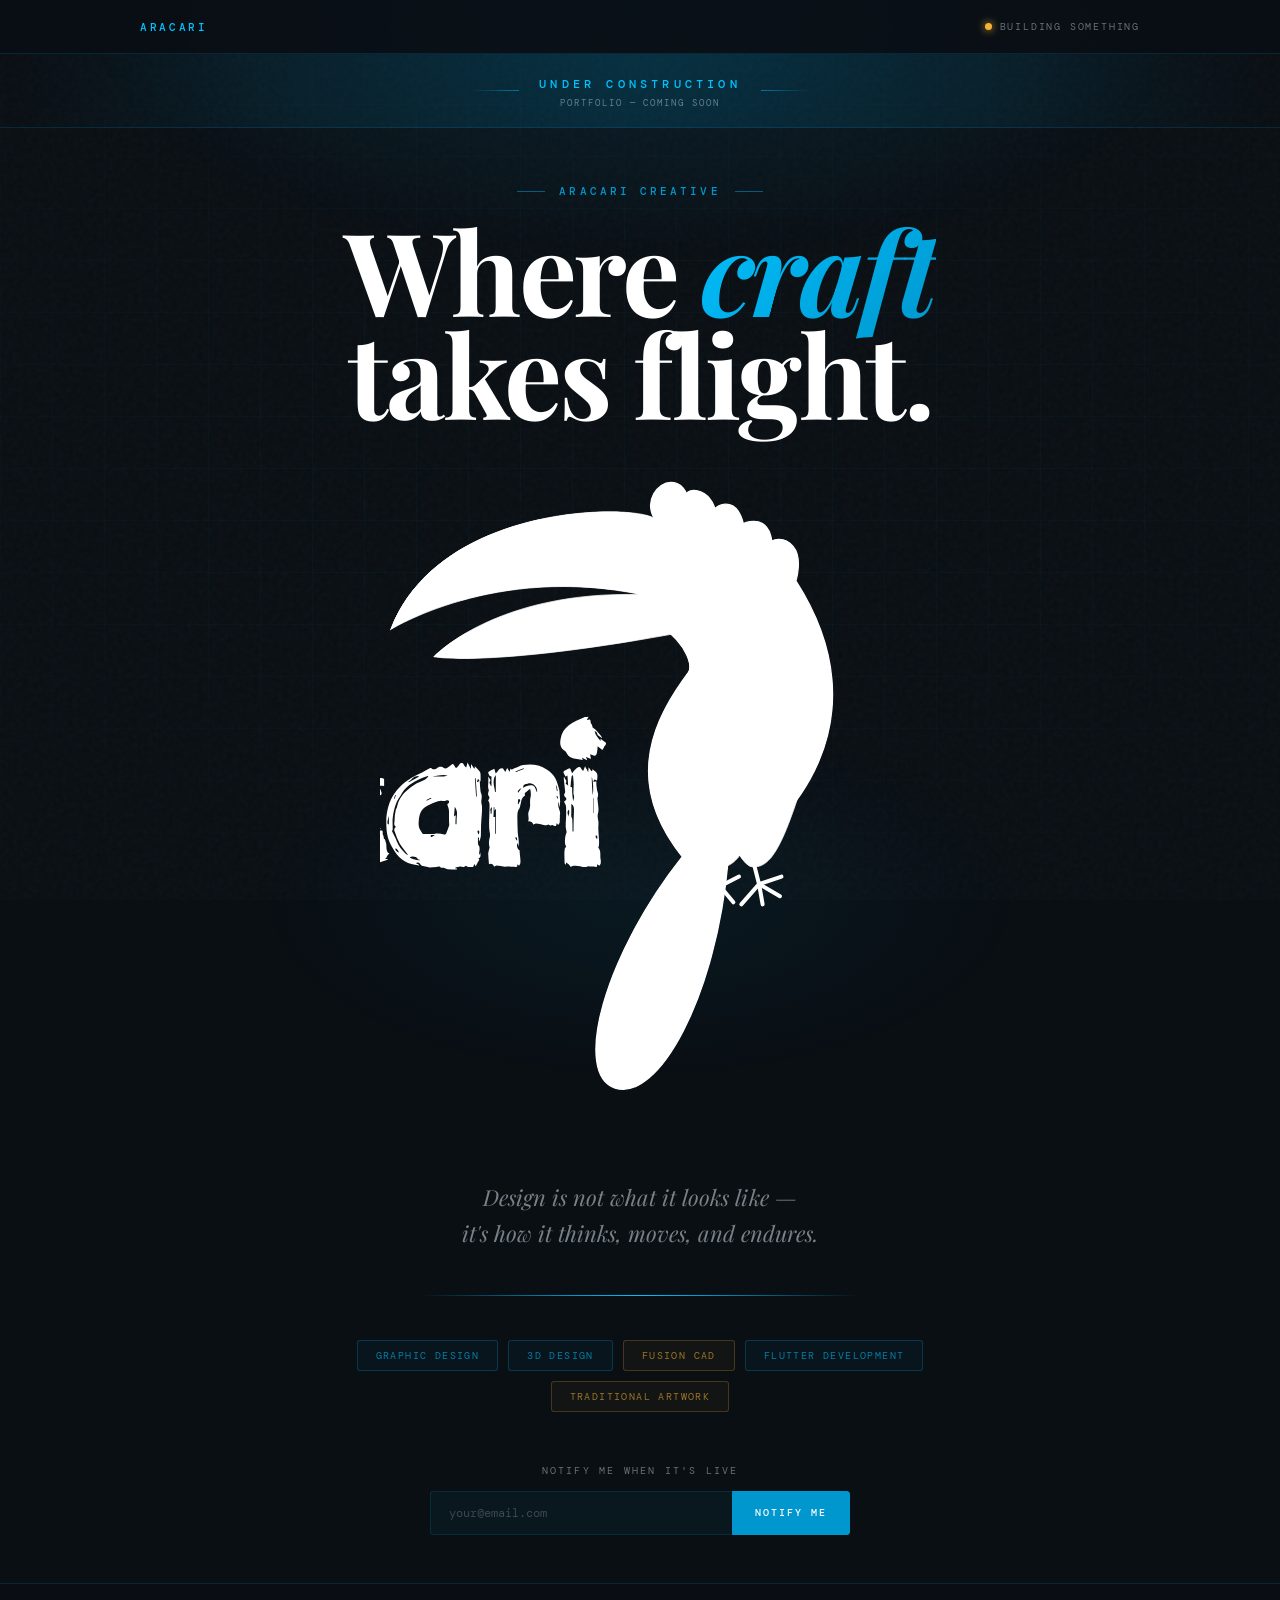
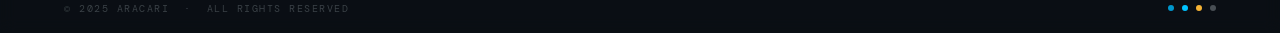
==== aracari-coming-soon.html @ df551c78 "Add files via upload added working for under construction page and a white silhouette SVG of the bir" ====
<!DOCTYPE html>
<html lang="en">
<head>
<meta charset="UTF-8">
<meta name="viewport" content="width=device-width, initial-scale=1.0">
<title>Aracari — Coming Soon</title>
<link rel="preconnect" href="https://fonts.googleapis.com">
<link rel="preconnect" href="https://fonts.gstatic.com" crossorigin>
<link href="https://fonts.googleapis.com/css2?family=Playfair+Display:ital,wght@0,400;0,600;0,700;1,400;1,600&family=Inter:wght@300;400;500;600&family=DM+Mono:wght@300;400;500&display=swap" rel="stylesheet">
<style>
  :root {
    --bg:       #0a0f14;
    --bg2:      #0d1520;
    --blue:     #0097ce;
    --blue-lt:  #00c2ff;
    --blue-dim: #005f82;
    --blue-glow:rgba(0,151,206,0.18);
    --gold:     #f5b335;
    --gold-lt:  #ffe168;
    --white:    #ffffff;
    --off-white:#e8f4fb;
    --muted:    rgba(232,244,251,0.42);
    --border:   rgba(0,151,206,0.18);
    --border-lt:rgba(0,151,206,0.07);
  }

  *, *::before, *::after { box-sizing: border-box; margin: 0; padding: 0; }
  html, body { height: 100%; }

  body {
    min-height: 100%;
    background: var(--bg);
    color: var(--off-white);
    font-family: 'Inter', system-ui, sans-serif;
    overflow-x: hidden;
  }

  /* ── NOISE GRAIN ── */
  body::before {
    content: '';
    position: fixed;
    inset: 0;
    background-image: url("data:image/svg+xml,%3Csvg viewBox='0 0 200 200' xmlns='http://www.w3.org/2000/svg'%3E%3Cfilter id='n'%3E%3CfeTurbulence type='fractalNoise' baseFrequency='0.9' numOctaves='4' stitchTiles='stitch'/%3E%3C/filter%3E%3Crect width='100%25' height='100%25' filter='url(%23n)' opacity='1'/%3E%3C/svg%3E");
    opacity: 0.032;
    pointer-events: none;
    z-index: 0;
  }

  /* ── AMBIENT GLOWS ── */
  .glow-top {
    position: fixed;
    top: -25%;
    left: 50%;
    transform: translateX(-50%);
    width: 90vw;
    height: 55vh;
    background: radial-gradient(ellipse at center, rgba(0,151,206,0.14) 0%, transparent 68%);
    pointer-events: none;
    z-index: 0;
  }

  .glow-bottom {
    position: fixed;
    bottom: -20%;
    left: 50%;
    transform: translateX(-50%);
    width: 60vw;
    height: 40vh;
    background: radial-gradient(ellipse at center, rgba(0,151,206,0.07) 0%, transparent 70%);
    pointer-events: none;
    z-index: 0;
  }

  /* ── GRID LINES ── */
  .grid-bg {
    position: fixed;
    inset: 0;
    pointer-events: none;
    z-index: 0;
    background-image:
      linear-gradient(rgba(0,151,206,0.045) 1px, transparent 1px),
      linear-gradient(90deg, rgba(0,151,206,0.045) 1px, transparent 1px);
    background-size: 52px 52px;
    mask-image: radial-gradient(ellipse 90% 70% at 50% 50%, black 30%, transparent 100%);
  }

  /* ── SCAN LINE ── */
  .scan-line {
    position: fixed;
    top: 0;
    left: 0;
    right: 0;
    height: 1px;
    background: linear-gradient(90deg, transparent, var(--blue), var(--blue-lt), var(--blue), transparent);
    opacity: 0;
    animation: scan 7s ease-in-out 2.5s infinite;
    z-index: 100;
    pointer-events: none;
  }

  /* ── PAGE WRAPPER ── */
  .page {
    position: relative;
    z-index: 1;
    min-height: 100vh;
    display: flex;
    flex-direction: column;
    align-items: center;
  }

  /* ════════════════════════════
     TOP NAV BAR
  ════════════════════════════ */
  .topbar {
    width: 100%;
    display: flex;
    align-items: center;
    justify-content: center;
    padding: 0 clamp(24px, 5vw, 72px);
    height: 54px;
    border-bottom: 1px solid var(--border);
    background: rgba(10,15,20,0.85);
    backdrop-filter: blur(14px);
    -webkit-backdrop-filter: blur(14px);
    animation: fade-down 0.7s ease both;
    flex-shrink: 0;
  }

  .topbar-inner {
    width: 100%;
    max-width: 1000px;
    display: flex;
    align-items: center;
    justify-content: space-between;
  }

  .topbar-brand {
    font-family: 'DM Mono', monospace;
    font-size: 11px;
    font-weight: 500;
    letter-spacing: 0.24em;
    text-transform: uppercase;
    color: var(--blue-lt);
  }

  .topbar-status {
    display: flex;
    align-items: center;
    gap: 8px;
    font-family: 'DM Mono', monospace;
    font-size: 10px;
    letter-spacing: 0.18em;
    text-transform: uppercase;
    color: var(--muted);
  }

  .status-dot {
    width: 7px;
    height: 7px;
    border-radius: 50%;
    background: var(--gold);
    box-shadow: 0 0 8px var(--gold);
    animation: blink 2.4s ease-in-out infinite;
    flex-shrink: 0;
  }

  /* ════════════════════════════
     UNDER CONSTRUCTION BANNER
  ════════════════════════════ */
  .uc-banner {
    width: 100%;
    padding: 18px 24px;
    text-align: center;
    background: linear-gradient(90deg,
      transparent 0%,
      rgba(0,151,206,0.08) 20%,
      rgba(0,151,206,0.14) 50%,
      rgba(0,151,206,0.08) 80%,
      transparent 100%
    );
    border-bottom: 1px solid var(--border);
    animation: fade-down 0.8s ease 0.1s both;
    flex-shrink: 0;
  }

  .uc-inner {
    display: inline-flex;
    align-items: center;
    gap: 20px;
  }

  .uc-rule {
    width: 48px;
    height: 1px;
    background: linear-gradient(90deg, transparent, var(--blue));
    opacity: 0.7;
  }
  .uc-rule.right {
    background: linear-gradient(90deg, var(--blue), transparent);
  }

  .uc-title {
    font-family: 'DM Mono', monospace;
    font-size: 12px;
    font-weight: 500;
    letter-spacing: 0.35em;
    text-transform: uppercase;
    color: var(--blue-lt);
  }

  .uc-sub {
    display: block;
    font-family: 'DM Mono', monospace;
    font-size: 9px;
    letter-spacing: 0.22em;
    text-transform: uppercase;
    color: var(--muted);
    margin-top: 5px;
    text-align: center;
  }

  /* ════════════════════════════
     HERO
  ════════════════════════════ */
  .hero {
    flex: 1;
    width: 100%;
    max-width: 1100px;
    padding: 56px clamp(24px, 5vw, 64px) 48px;
    display: flex;
    flex-direction: column;
    align-items: center;
    justify-content: center;
    text-align: center;
  }

  /* ── CENTERED VERTICAL STACK ── */
  .hero-stack {
    display: flex;
    flex-direction: column;
    align-items: center;
    width: 100%;
    animation: fade-up 1s ease 0.3s both;
  }

  .hero-stack .eyebrow {
    margin-bottom: 20px;
  }

  .hero-stack h1 {
    margin-bottom: 32px;
  }

  .eyebrow {
    font-family: 'DM Mono', monospace;
    font-size: 11px;
    font-weight: 500;
    letter-spacing: 0.28em;
    text-transform: uppercase;
    color: var(--blue);
    margin-bottom: 20px;
    display: flex;
    align-items: center;
    gap: 14px;
  }

  .eyebrow::before,
  .eyebrow::after {
    content: '';
    display: block;
    width: 28px;
    height: 1px;
    background: var(--blue);
    opacity: 0.55;
  }

  h1 {
    font-family: 'Playfair Display', Georgia, serif;
    font-size: clamp(56px, 9vw, 118px);
    font-weight: 700;
    line-height: 0.89;
    letter-spacing: -0.025em;
    color: var(--white);
  }

  h1 em {
    font-style: italic;
    background: linear-gradient(135deg, var(--blue-lt) 0%, var(--blue) 100%);
    -webkit-background-clip: text;
    -webkit-text-fill-color: transparent;
    background-clip: text;
  }

  /* ── HERO BIRD — centered between headline and slogan ── */
  .hero-bird {
    display: block;
    width: min(520px, calc(100vw - 48px));
    height: auto;
    opacity: 1;
    filter: brightness(0) invert(1);
    animation: fade-in 1.4s ease 0.5s both;
    margin-bottom: 32px;
  }

  /* ── SLOGAN ── */
  .slogan {
    font-family: 'Playfair Display', Georgia, serif;
    font-size: clamp(16px, 2vw, 22px);
    font-weight: 400;
    font-style: italic;
    color: rgba(232,244,251,0.5);
    max-width: 500px;
    line-height: 1.6;
    margin-bottom: 44px;
    animation: fade-up 1s ease 0.45s both;
  }

  /* ── DIVIDER ── */
  .h-rule {
    width: min(440px, 80vw);
    height: 1px;
    background: linear-gradient(90deg, transparent, var(--blue) 35%, var(--blue-lt) 50%, var(--blue) 65%, transparent);
    opacity: 0.3;
    margin-bottom: 44px;
    animation: fade-in 1.2s ease 0.5s both;
  }

  /* ── DISCIPLINES ── */
  .disciplines {
    display: flex;
    flex-wrap: wrap;
    justify-content: center;
    gap: 10px;
    margin-bottom: 52px;
    max-width: 700px;
    animation: fade-up 1s ease 0.55s both;
  }

  .dtag {
    font-family: 'DM Mono', monospace;
    font-size: 10px;
    font-weight: 400;
    letter-spacing: 0.14em;
    text-transform: uppercase;
    padding: 8px 18px;
    border-radius: 3px;
    cursor: default;
    transition: all 0.25s;
    white-space: nowrap;
  }

  .dtag-blue {
    border: 1px solid rgba(0,151,206,0.28);
    color: rgba(0,194,255,0.6);
    background: rgba(0,151,206,0.045);
  }
  .dtag-blue:hover {
    border-color: var(--blue);
    color: var(--blue-lt);
    background: rgba(0,151,206,0.11);
    box-shadow: 0 0 16px rgba(0,151,206,0.15);
  }

  .dtag-gold {
    border: 1px solid rgba(245,179,53,0.22);
    color: rgba(245,179,53,0.6);
    background: rgba(245,179,53,0.04);
  }
  .dtag-gold:hover {
    border-color: var(--gold);
    color: var(--gold-lt);
    background: rgba(245,179,53,0.08);
    box-shadow: 0 0 16px rgba(245,179,53,0.1);
  }

  /* ── EMAIL FORM ── */
  .notify-section {
    display: flex;
    flex-direction: column;
    align-items: center;
    animation: fade-up 1s ease 0.65s both;
  }

  .notify-label {
    font-family: 'DM Mono', monospace;
    font-size: 10px;
    letter-spacing: 0.22em;
    text-transform: uppercase;
    color: var(--muted);
    margin-bottom: 14px;
  }

  .notify-form {
    display: flex;
    width: min(420px, 88vw);
  }

  .notify-form input {
    flex: 1;
    background: rgba(0,151,206,0.06);
    border: 1px solid var(--border);
    border-right: none;
    color: var(--off-white);
    font-family: 'DM Mono', monospace;
    font-size: 12px;
    padding: 13px 18px;
    outline: none;
    border-radius: 3px 0 0 3px;
    transition: border-color 0.3s, background 0.3s;
    min-width: 0;
  }

  .notify-form input::placeholder { color: rgba(232,244,251,0.22); }
  .notify-form input:focus {
    border-color: var(--blue);
    background: rgba(0,151,206,0.1);
    box-shadow: inset 0 0 0 1px rgba(0,151,206,0.25);
  }

  .notify-form button {
    background: var(--blue);
    color: var(--white);
    border: 1px solid var(--blue);
    font-family: 'DM Mono', monospace;
    font-size: 10px;
    font-weight: 500;
    letter-spacing: 0.2em;
    text-transform: uppercase;
    padding: 13px 22px;
    cursor: pointer;
    border-radius: 0 3px 3px 0;
    transition: background 0.22s, border-color 0.22s, box-shadow 0.22s;
    white-space: nowrap;
  }

  .notify-form button:hover {
    background: var(--blue-lt);
    border-color: var(--blue-lt);
    box-shadow: 0 0 22px rgba(0,151,206,0.35);
  }

  .form-confirm {
    display: none;
    margin-top: 14px;
    font-family: 'DM Mono', monospace;
    font-size: 11px;
    letter-spacing: 0.14em;
    color: var(--blue-lt);
  }

  /* ════════════════════════════
     FOOTER
  ════════════════════════════ */
  .footer {
    width: 100%;
    border-top: 1px solid var(--border);
    padding: 18px clamp(24px, 5vw, 64px);
    display: flex;
    align-items: center;
    justify-content: space-between;
    flex-wrap: wrap;
    gap: 12px;
    background: rgba(10,15,20,0.7);
    backdrop-filter: blur(8px);
    animation: fade-up 1s ease 0.75s both;
  }

  .footer-copy {
    font-family: 'DM Mono', monospace;
    font-size: 10px;
    letter-spacing: 0.15em;
    color: rgba(232,244,251,0.22);
    text-transform: uppercase;
  }

  .footer-dots {
    display: flex;
    gap: 8px;
    align-items: center;
  }

  .fdot {
    width: 6px;
    height: 6px;
    border-radius: 50%;
    animation: blink 2.8s ease-in-out infinite;
  }
  .fdot:nth-child(1) { background: var(--blue);              animation-delay: 0s; }
  .fdot:nth-child(2) { background: var(--blue-lt);           animation-delay: 0.35s; }
  .fdot:nth-child(3) { background: var(--gold);              animation-delay: 0.7s; }
  .fdot:nth-child(4) { background: rgba(232,244,251,0.28);   animation-delay: 1.05s; }

  /* ════════════════════════════
     ANIMATIONS
  ════════════════════════════ */
  @keyframes fade-down {
    from { opacity: 0; transform: translateY(-14px); }
    to   { opacity: 1; transform: translateY(0); }
  }
  @keyframes fade-up {
    from { opacity: 0; transform: translateY(22px); }
    to   { opacity: 1; transform: translateY(0); }
  }
  @keyframes fade-in {
    from { opacity: 0; }
    to   { opacity: 1; }
  }
  @keyframes blink {
    0%, 100% { opacity: 0.45; transform: scale(1); }
    50%       { opacity: 1;   transform: scale(1.3); }
  }
  @keyframes float-bird {
    0%, 100% { transform: translateY(0)    rotate(-1.5deg); }
    50%       { transform: translateY(-18px) rotate(1.5deg); }
  }
  @keyframes halo-pulse {
    0%, 100% { opacity: 0.7; transform: scale(1); }
    50%       { opacity: 1;   transform: scale(1.08); }
  }
  @keyframes scan {
    0%   { opacity: 0; top: 0; }
    8%   { opacity: 0.9; }
    92%  { opacity: 0.9; }
    100% { opacity: 0; top: 100vh; }
  }

  /* ════════════════════════════
     RESPONSIVE
  ════════════════════════════ */
  @media (max-width: 700px) {
    h1 { font-size: clamp(44px, 13vw, 80px); }
    .hero-bird { width: calc(100vw - 48px); }
    .footer { flex-direction: column; align-items: center; text-align: center; }
  }
</style>
</head>
<body>

<div class="glow-top"></div>
<div class="glow-bottom"></div>
<div class="grid-bg"></div>
<div class="scan-line"></div>

<div class="page">

  <!-- TOP NAV -->
  <nav class="topbar">
    <div class="topbar-inner">
      <span class="topbar-brand">Aracari</span>
      <div class="topbar-status">
        <div class="status-dot"></div>
        Building Something
      </div>
    </div>
  </nav>

  <!-- UNDER CONSTRUCTION BANNER — prominent, no logo above it -->
  <div class="uc-banner">
    <div class="uc-inner">
      <div class="uc-rule"></div>
      <div>
        <span class="uc-title">Under Construction</span>
        <span class="uc-sub">Portfolio — Coming Soon</span>
      </div>
      <div class="uc-rule right"></div>
    </div>
  </div>

  <!-- HERO -->
  <main class="hero">

    <!-- CENTERED VERTICAL STACK: headline → bird → slogan -->
    <div class="hero-stack">

      <div class="eyebrow">Aracari Creative</div>
      <h1>Where <em>craft</em><br>takes flight.</h1>

      <img class="hero-bird"
        src="[data-uri]"
        alt="Aracari toucan mascot">

      <p class="slogan">Design is not what it looks like —<br>it's how it thinks, moves, and endures.</p>

    </div>

    <div class="h-rule"></div>

    <!-- DISCIPLINES -->
    <div class="disciplines">
      <span class="dtag dtag-blue">Graphic Design</span>
      <span class="dtag dtag-blue">3D Design</span>
      <span class="dtag dtag-gold">Fusion CAD</span>
      <span class="dtag dtag-blue">Flutter Development</span>
      <span class="dtag dtag-gold">Traditional Artwork</span>
    </div>

    <!-- NOTIFY -->
    <div class="notify-section">
      <p class="notify-label">Notify me when it's live</p>
      <form class="notify-form" onsubmit="handleSubmit(event)">
        <input type="email" placeholder="your@email.com" required>
        <button type="submit">Notify Me</button>
      </form>
      <p class="form-confirm" id="confirm">✦ &nbsp;You're on the list. See you soon.</p>
    </div>

  </main>

  <!-- FOOTER -->
  <footer class="footer">
    <span class="footer-copy">© 2025 Aracari &nbsp;·&nbsp; All rights reserved</span>
    <div class="footer-dots">
      <div class="fdot"></div>
      <div class="fdot"></div>
      <div class="fdot"></div>
      <div class="fdot"></div>
    </div>
  </footer>

</div>

<script>
  function handleSubmit(e) {
    e.preventDefault();
    const confirm = document.getElementById('confirm');
    confirm.style.display = 'block';
    e.target.style.opacity = '0.4';
    e.target.style.pointerEvents = 'none';
  }
</script>

</body>
</html>
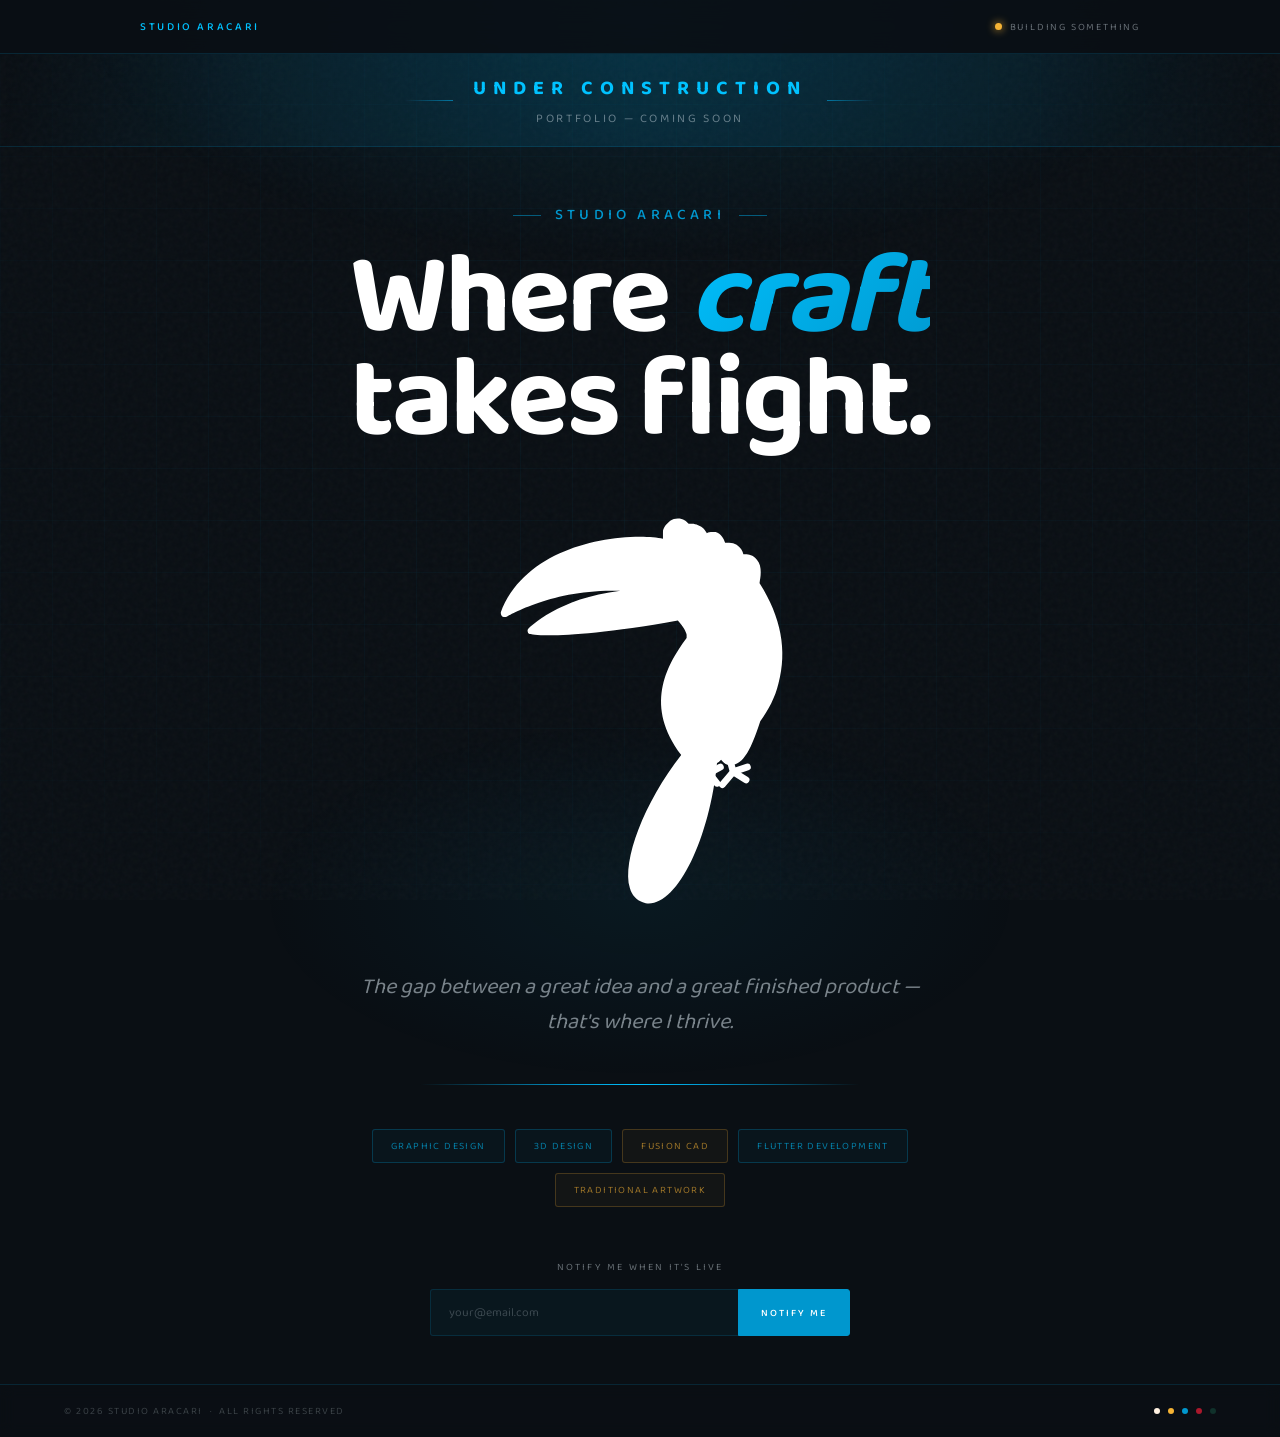
==== commit 34ea7779: "customized more to fit with the branding" ====
--- a/aracari-coming-soon.html
+++ b/aracari-coming-soon.html
@@ -1,633 +1,751 @@
-<!DOCTYPE html>
+﻿<!doctype html>
 <html lang="en">
-<head>
-<meta charset="UTF-8">
-<meta name="viewport" content="width=device-width, initial-scale=1.0">
-<title>Aracari — Coming Soon</title>
-<link rel="preconnect" href="https://fonts.googleapis.com">
-<link rel="preconnect" href="https://fonts.gstatic.com" crossorigin>
-<link href="https://fonts.googleapis.com/css2?family=Playfair+Display:ital,wght@0,400;0,600;0,700;1,400;1,600&family=Inter:wght@300;400;500;600&family=DM+Mono:wght@300;400;500&display=swap" rel="stylesheet">
-<style>
-  :root {
-    --bg:       #0a0f14;
-    --bg2:      #0d1520;
-    --blue:     #0097ce;
-    --blue-lt:  #00c2ff;
-    --blue-dim: #005f82;
-    --blue-glow:rgba(0,151,206,0.18);
-    --gold:     #f5b335;
-    --gold-lt:  #ffe168;
-    --white:    #ffffff;
-    --off-white:#e8f4fb;
-    --muted:    rgba(232,244,251,0.42);
-    --border:   rgba(0,151,206,0.18);
-    --border-lt:rgba(0,151,206,0.07);
-  }
-
-  *, *::before, *::after { box-sizing: border-box; margin: 0; padding: 0; }
-  html, body { height: 100%; }
-
-  body {
-    min-height: 100%;
-    background: var(--bg);
-    color: var(--off-white);
-    font-family: 'Inter', system-ui, sans-serif;
-    overflow-x: hidden;
-  }
-
-  /* ── NOISE GRAIN ── */
-  body::before {
-    content: '';
-    position: fixed;
-    inset: 0;
-    background-image: url("data:image/svg+xml,%3Csvg viewBox='0 0 200 200' xmlns='http://www.w3.org/2000/svg'%3E%3Cfilter id='n'%3E%3CfeTurbulence type='fractalNoise' baseFrequency='0.9' numOctaves='4' stitchTiles='stitch'/%3E%3C/filter%3E%3Crect width='100%25' height='100%25' filter='url(%23n)' opacity='1'/%3E%3C/svg%3E");
-    opacity: 0.032;
-    pointer-events: none;
-    z-index: 0;
-  }
-
-  /* ── AMBIENT GLOWS ── */
-  .glow-top {
-    position: fixed;
-    top: -25%;
-    left: 50%;
-    transform: translateX(-50%);
-    width: 90vw;
-    height: 55vh;
-    background: radial-gradient(ellipse at center, rgba(0,151,206,0.14) 0%, transparent 68%);
-    pointer-events: none;
-    z-index: 0;
-  }
-
-  .glow-bottom {
-    position: fixed;
-    bottom: -20%;
-    left: 50%;
-    transform: translateX(-50%);
-    width: 60vw;
-    height: 40vh;
-    background: radial-gradient(ellipse at center, rgba(0,151,206,0.07) 0%, transparent 70%);
-    pointer-events: none;
-    z-index: 0;
-  }
-
-  /* ── GRID LINES ── */
-  .grid-bg {
-    position: fixed;
-    inset: 0;
-    pointer-events: none;
-    z-index: 0;
-    background-image:
-      linear-gradient(rgba(0,151,206,0.045) 1px, transparent 1px),
-      linear-gradient(90deg, rgba(0,151,206,0.045) 1px, transparent 1px);
-    background-size: 52px 52px;
-    mask-image: radial-gradient(ellipse 90% 70% at 50% 50%, black 30%, transparent 100%);
-  }
-
-  /* ── SCAN LINE ── */
-  .scan-line {
-    position: fixed;
-    top: 0;
-    left: 0;
-    right: 0;
-    height: 1px;
-    background: linear-gradient(90deg, transparent, var(--blue), var(--blue-lt), var(--blue), transparent);
-    opacity: 0;
-    animation: scan 7s ease-in-out 2.5s infinite;
-    z-index: 100;
-    pointer-events: none;
-  }
-
-  /* ── PAGE WRAPPER ── */
-  .page {
-    position: relative;
-    z-index: 1;
-    min-height: 100vh;
-    display: flex;
-    flex-direction: column;
-    align-items: center;
-  }
-
-  /* ════════════════════════════
+  <head>
+    <meta charset="UTF-8" />
+    <meta name="viewport" content="width=device-width, initial-scale=1.0" />
+    <title>Studio Aracari — Coming Soon</title>
+    <link rel="preconnect" href="https://fonts.googleapis.com" />
+    <link rel="preconnect" href="https://fonts.gstatic.com" crossorigin />
+    <link
+      href="https://fonts.googleapis.com/css2?family=Baloo+2:wght@400;500;600;700;800&display=swap"
+      rel="stylesheet"
+    />
+    <style>
+      :root {
+        --bg: #0a0f14;
+        --bg2: #0d1520;
+        --blue: #0097ce;
+        --blue-lt: #00c2ff;
+        --blue-dim: #005f82;
+        --blue-glow: rgba(0, 151, 206, 0.18);
+        --gold: #f5b335;
+        --gold-lt: #ffe168;
+        --white: #ffffff;
+        --off-white: #e8f4fb;
+        --muted: rgba(232, 244, 251, 0.42);
+        --border: rgba(0, 151, 206, 0.18);
+        --border-lt: rgba(0, 151, 206, 0.07);
+      }
+
+      *,
+      *::before,
+      *::after {
+        box-sizing: border-box;
+        margin: 0;
+        padding: 0;
+      }
+      html,
+      body {
+        height: 100%;
+      }
+
+      body {
+        min-height: 100%;
+        background: var(--bg);
+        color: var(--off-white);
+        font-family: "Baloo 2", cursive;
+        overflow-x: hidden;
+      }
+
+      /* ── NOISE GRAIN ── */
+      body::before {
+        content: "";
+        position: fixed;
+        inset: 0;
+        background-image: url("data:image/svg+xml,%3Csvg viewBox='0 0 200 200' xmlns='http://www.w3.org/2000/svg'%3E%3Cfilter id='n'%3E%3CfeTurbulence type='fractalNoise' baseFrequency='0.9' numOctaves='4' stitchTiles='stitch'/%3E%3C/filter%3E%3Crect width='100%25' height='100%25' filter='url(%23n)' opacity='1'/%3E%3C/svg%3E");
+        opacity: 0.032;
+        pointer-events: none;
+        z-index: 0;
+      }
+
+      /* ── AMBIENT GLOWS ── */
+      .glow-top {
+        position: fixed;
+        top: -25%;
+        left: 50%;
+        transform: translateX(-50%);
+        width: 90vw;
+        height: 55vh;
+        background: radial-gradient(
+          ellipse at center,
+          rgba(0, 151, 206, 0.14) 0%,
+          transparent 68%
+        );
+        pointer-events: none;
+        z-index: 0;
+      }
+
+      .glow-bottom {
+        position: fixed;
+        bottom: -20%;
+        left: 50%;
+        transform: translateX(-50%);
+        width: 60vw;
+        height: 40vh;
+        background: radial-gradient(
+          ellipse at center,
+          rgba(0, 151, 206, 0.07) 0%,
+          transparent 70%
+        );
+        pointer-events: none;
+        z-index: 0;
+      }
+
+      /* ── GRID LINES ── */
+      .grid-bg {
+        position: fixed;
+        inset: 0;
+        pointer-events: none;
+        z-index: 0;
+        background-image:
+          linear-gradient(rgba(0, 151, 206, 0.045) 1px, transparent 1px),
+          linear-gradient(90deg, rgba(0, 151, 206, 0.045) 1px, transparent 1px);
+        background-size: 52px 52px;
+        mask-image: radial-gradient(
+          ellipse 90% 70% at 50% 50%,
+          black 30%,
+          transparent 100%
+        );
+      }
+
+      /* ── SCAN LINE ── */
+      .scan-line {
+        position: fixed;
+        top: 0;
+        left: 0;
+        right: 0;
+        height: 1px;
+        background: linear-gradient(
+          90deg,
+          transparent,
+          var(--blue),
+          var(--blue-lt),
+          var(--blue),
+          transparent
+        );
+        opacity: 0;
+        animation: scan 7s ease-in-out 2.5s infinite;
+        z-index: 100;
+        pointer-events: none;
+      }
+
+      /* ── PAGE WRAPPER ── */
+      .page {
+        position: relative;
+        z-index: 1;
+        min-height: 100vh;
+        display: flex;
+        flex-direction: column;
+        align-items: center;
+      }
+
+      /* ════════════════════════════
      TOP NAV BAR
   ════════════════════════════ */
-  .topbar {
-    width: 100%;
-    display: flex;
-    align-items: center;
-    justify-content: center;
-    padding: 0 clamp(24px, 5vw, 72px);
-    height: 54px;
-    border-bottom: 1px solid var(--border);
-    background: rgba(10,15,20,0.85);
-    backdrop-filter: blur(14px);
-    -webkit-backdrop-filter: blur(14px);
-    animation: fade-down 0.7s ease both;
-    flex-shrink: 0;
-  }
-
-  .topbar-inner {
-    width: 100%;
-    max-width: 1000px;
-    display: flex;
-    align-items: center;
-    justify-content: space-between;
-  }
-
-  .topbar-brand {
-    font-family: 'DM Mono', monospace;
-    font-size: 11px;
-    font-weight: 500;
-    letter-spacing: 0.24em;
-    text-transform: uppercase;
-    color: var(--blue-lt);
-  }
-
-  .topbar-status {
-    display: flex;
-    align-items: center;
-    gap: 8px;
-    font-family: 'DM Mono', monospace;
-    font-size: 10px;
-    letter-spacing: 0.18em;
-    text-transform: uppercase;
-    color: var(--muted);
-  }
-
-  .status-dot {
-    width: 7px;
-    height: 7px;
-    border-radius: 50%;
-    background: var(--gold);
-    box-shadow: 0 0 8px var(--gold);
-    animation: blink 2.4s ease-in-out infinite;
-    flex-shrink: 0;
-  }
-
-  /* ════════════════════════════
+      .topbar {
+        width: 100%;
+        display: flex;
+        align-items: center;
+        justify-content: center;
+        padding: 0 clamp(24px, 5vw, 72px);
+        height: 54px;
+        border-bottom: 1px solid var(--border);
+        background: rgba(10, 15, 20, 0.85);
+        backdrop-filter: blur(14px);
+        -webkit-backdrop-filter: blur(14px);
+        animation: fade-down 0.7s ease both;
+        flex-shrink: 0;
+      }
+
+      .topbar-inner {
+        width: 100%;
+        max-width: 1000px;
+        display: flex;
+        align-items: center;
+        justify-content: space-between;
+      }
+
+      .topbar-brand {
+        font-family: "Baloo 2", cursive;
+        font-size: 11px;
+        font-weight: 500;
+        letter-spacing: 0.24em;
+        text-transform: uppercase;
+        color: var(--blue-lt);
+      }
+
+      .topbar-status {
+        display: flex;
+        align-items: center;
+        gap: 8px;
+        font-family: "Baloo 2", cursive;
+        font-size: 10px;
+        letter-spacing: 0.18em;
+        text-transform: uppercase;
+        color: var(--muted);
+      }
+
+      .status-dot {
+        width: 7px;
+        height: 7px;
+        border-radius: 50%;
+        background: var(--gold);
+        box-shadow: 0 0 8px var(--gold);
+        animation: blink 2.4s ease-in-out infinite;
+        flex-shrink: 0;
+      }
+
+      /* ════════════════════════════
      UNDER CONSTRUCTION BANNER
   ════════════════════════════ */
-  .uc-banner {
-    width: 100%;
-    padding: 18px 24px;
-    text-align: center;
-    background: linear-gradient(90deg,
-      transparent 0%,
-      rgba(0,151,206,0.08) 20%,
-      rgba(0,151,206,0.14) 50%,
-      rgba(0,151,206,0.08) 80%,
-      transparent 100%
-    );
-    border-bottom: 1px solid var(--border);
-    animation: fade-down 0.8s ease 0.1s both;
-    flex-shrink: 0;
-  }
-
-  .uc-inner {
-    display: inline-flex;
-    align-items: center;
-    gap: 20px;
-  }
-
-  .uc-rule {
-    width: 48px;
-    height: 1px;
-    background: linear-gradient(90deg, transparent, var(--blue));
-    opacity: 0.7;
-  }
-  .uc-rule.right {
-    background: linear-gradient(90deg, var(--blue), transparent);
-  }
-
-  .uc-title {
-    font-family: 'DM Mono', monospace;
-    font-size: 12px;
-    font-weight: 500;
-    letter-spacing: 0.35em;
-    text-transform: uppercase;
-    color: var(--blue-lt);
-  }
-
-  .uc-sub {
-    display: block;
-    font-family: 'DM Mono', monospace;
-    font-size: 9px;
-    letter-spacing: 0.22em;
-    text-transform: uppercase;
-    color: var(--muted);
-    margin-top: 5px;
-    text-align: center;
-  }
-
-  /* ════════════════════════════
+      .uc-banner {
+        width: 100%;
+        padding: 18px 24px;
+        text-align: center;
+        background: linear-gradient(
+          90deg,
+          transparent 0%,
+          rgba(0, 151, 206, 0.08) 20%,
+          rgba(0, 151, 206, 0.14) 50%,
+          rgba(0, 151, 206, 0.08) 80%,
+          transparent 100%
+        );
+        border-bottom: 1px solid var(--border);
+        animation: fade-down 0.8s ease 0.1s both;
+        flex-shrink: 0;
+      }
+
+      .uc-inner {
+        display: inline-flex;
+        align-items: center;
+        gap: 20px;
+      }
+
+      .uc-rule {
+        width: 48px;
+        height: 1px;
+        background: linear-gradient(90deg, transparent, var(--blue));
+        opacity: 0.7;
+      }
+      .uc-rule.right {
+        background: linear-gradient(90deg, var(--blue), transparent);
+      }
+
+      .uc-title {
+        font-family: "Baloo 2", cursive;
+        font-size: 20px;
+        font-weight: 700;
+        letter-spacing: 0.35em;
+        text-transform: uppercase;
+        color: var(--blue-lt);
+      }
+
+      .uc-sub {
+        display: block;
+        font-family: "Baloo 2", cursive;
+        font-size: 12px;
+        letter-spacing: 0.22em;
+        text-transform: uppercase;
+        color: var(--muted);
+        margin-top: 5px;
+        text-align: center;
+      }
+
+      /* ════════════════════════════
      HERO
   ════════════════════════════ */
-  .hero {
-    flex: 1;
-    width: 100%;
-    max-width: 1100px;
-    padding: 56px clamp(24px, 5vw, 64px) 48px;
-    display: flex;
-    flex-direction: column;
-    align-items: center;
-    justify-content: center;
-    text-align: center;
-  }
-
-  /* ── CENTERED VERTICAL STACK ── */
-  .hero-stack {
-    display: flex;
-    flex-direction: column;
-    align-items: center;
-    width: 100%;
-    animation: fade-up 1s ease 0.3s both;
-  }
-
-  .hero-stack .eyebrow {
-    margin-bottom: 20px;
-  }
-
-  .hero-stack h1 {
-    margin-bottom: 32px;
-  }
-
-  .eyebrow {
-    font-family: 'DM Mono', monospace;
-    font-size: 11px;
-    font-weight: 500;
-    letter-spacing: 0.28em;
-    text-transform: uppercase;
-    color: var(--blue);
-    margin-bottom: 20px;
-    display: flex;
-    align-items: center;
-    gap: 14px;
-  }
-
-  .eyebrow::before,
-  .eyebrow::after {
-    content: '';
-    display: block;
-    width: 28px;
-    height: 1px;
-    background: var(--blue);
-    opacity: 0.55;
-  }
-
-  h1 {
-    font-family: 'Playfair Display', Georgia, serif;
-    font-size: clamp(56px, 9vw, 118px);
-    font-weight: 700;
-    line-height: 0.89;
-    letter-spacing: -0.025em;
-    color: var(--white);
-  }
-
-  h1 em {
-    font-style: italic;
-    background: linear-gradient(135deg, var(--blue-lt) 0%, var(--blue) 100%);
-    -webkit-background-clip: text;
-    -webkit-text-fill-color: transparent;
-    background-clip: text;
-  }
-
-  /* ── HERO BIRD — centered between headline and slogan ── */
-  .hero-bird {
-    display: block;
-    width: min(520px, calc(100vw - 48px));
-    height: auto;
-    opacity: 1;
-    filter: brightness(0) invert(1);
-    animation: fade-in 1.4s ease 0.5s both;
-    margin-bottom: 32px;
-  }
-
-  /* ── SLOGAN ── */
-  .slogan {
-    font-family: 'Playfair Display', Georgia, serif;
-    font-size: clamp(16px, 2vw, 22px);
-    font-weight: 400;
-    font-style: italic;
-    color: rgba(232,244,251,0.5);
-    max-width: 500px;
-    line-height: 1.6;
-    margin-bottom: 44px;
-    animation: fade-up 1s ease 0.45s both;
-  }
-
-  /* ── DIVIDER ── */
-  .h-rule {
-    width: min(440px, 80vw);
-    height: 1px;
-    background: linear-gradient(90deg, transparent, var(--blue) 35%, var(--blue-lt) 50%, var(--blue) 65%, transparent);
-    opacity: 0.3;
-    margin-bottom: 44px;
-    animation: fade-in 1.2s ease 0.5s both;
-  }
-
-  /* ── DISCIPLINES ── */
-  .disciplines {
-    display: flex;
-    flex-wrap: wrap;
-    justify-content: center;
-    gap: 10px;
-    margin-bottom: 52px;
-    max-width: 700px;
-    animation: fade-up 1s ease 0.55s both;
-  }
-
-  .dtag {
-    font-family: 'DM Mono', monospace;
-    font-size: 10px;
-    font-weight: 400;
-    letter-spacing: 0.14em;
-    text-transform: uppercase;
-    padding: 8px 18px;
-    border-radius: 3px;
-    cursor: default;
-    transition: all 0.25s;
-    white-space: nowrap;
-  }
-
-  .dtag-blue {
-    border: 1px solid rgba(0,151,206,0.28);
-    color: rgba(0,194,255,0.6);
-    background: rgba(0,151,206,0.045);
-  }
-  .dtag-blue:hover {
-    border-color: var(--blue);
-    color: var(--blue-lt);
-    background: rgba(0,151,206,0.11);
-    box-shadow: 0 0 16px rgba(0,151,206,0.15);
-  }
-
-  .dtag-gold {
-    border: 1px solid rgba(245,179,53,0.22);
-    color: rgba(245,179,53,0.6);
-    background: rgba(245,179,53,0.04);
-  }
-  .dtag-gold:hover {
-    border-color: var(--gold);
-    color: var(--gold-lt);
-    background: rgba(245,179,53,0.08);
-    box-shadow: 0 0 16px rgba(245,179,53,0.1);
-  }
-
-  /* ── EMAIL FORM ── */
-  .notify-section {
-    display: flex;
-    flex-direction: column;
-    align-items: center;
-    animation: fade-up 1s ease 0.65s both;
-  }
-
-  .notify-label {
-    font-family: 'DM Mono', monospace;
-    font-size: 10px;
-    letter-spacing: 0.22em;
-    text-transform: uppercase;
-    color: var(--muted);
-    margin-bottom: 14px;
-  }
-
-  .notify-form {
-    display: flex;
-    width: min(420px, 88vw);
-  }
-
-  .notify-form input {
-    flex: 1;
-    background: rgba(0,151,206,0.06);
-    border: 1px solid var(--border);
-    border-right: none;
-    color: var(--off-white);
-    font-family: 'DM Mono', monospace;
-    font-size: 12px;
-    padding: 13px 18px;
-    outline: none;
-    border-radius: 3px 0 0 3px;
-    transition: border-color 0.3s, background 0.3s;
-    min-width: 0;
-  }
-
-  .notify-form input::placeholder { color: rgba(232,244,251,0.22); }
-  .notify-form input:focus {
-    border-color: var(--blue);
-    background: rgba(0,151,206,0.1);
-    box-shadow: inset 0 0 0 1px rgba(0,151,206,0.25);
-  }
-
-  .notify-form button {
-    background: var(--blue);
-    color: var(--white);
-    border: 1px solid var(--blue);
-    font-family: 'DM Mono', monospace;
-    font-size: 10px;
-    font-weight: 500;
-    letter-spacing: 0.2em;
-    text-transform: uppercase;
-    padding: 13px 22px;
-    cursor: pointer;
-    border-radius: 0 3px 3px 0;
-    transition: background 0.22s, border-color 0.22s, box-shadow 0.22s;
-    white-space: nowrap;
-  }
-
-  .notify-form button:hover {
-    background: var(--blue-lt);
-    border-color: var(--blue-lt);
-    box-shadow: 0 0 22px rgba(0,151,206,0.35);
-  }
-
-  .form-confirm {
-    display: none;
-    margin-top: 14px;
-    font-family: 'DM Mono', monospace;
-    font-size: 11px;
-    letter-spacing: 0.14em;
-    color: var(--blue-lt);
-  }
-
-  /* ════════════════════════════
+      .hero {
+        flex: 1;
+        width: 100%;
+        max-width: 1100px;
+        padding: 56px clamp(24px, 5vw, 64px) 48px;
+        display: flex;
+        flex-direction: column;
+        align-items: center;
+        justify-content: center;
+        text-align: center;
+      }
+
+      /* ── CENTERED VERTICAL STACK ── */
+      .hero-stack {
+        display: flex;
+        flex-direction: column;
+        align-items: center;
+        width: 100%;
+        animation: fade-up 1s ease 0.3s both;
+      }
+
+      .hero-stack .eyebrow {
+        margin-bottom: 20px;
+      }
+
+      .hero-stack h1 {
+        margin-bottom: 32px;
+      }
+
+      .eyebrow {
+        font-family: "Baloo 2", cursive;
+        font-size: 15px;
+        font-weight: 500;
+        letter-spacing: 0.28em;
+        text-transform: uppercase;
+        color: var(--blue);
+        margin-bottom: 20px;
+        display: flex;
+        align-items: center;
+        gap: 14px;
+      }
+
+      .eyebrow::before,
+      .eyebrow::after {
+        content: "";
+        display: block;
+        width: 28px;
+        height: 1px;
+        background: var(--blue);
+        opacity: 0.55;
+      }
+
+      h1 {
+        font-family: "Baloo 2", cursive;
+        font-size: clamp(56px, 9vw, 118px);
+        font-weight: 700;
+        line-height: 0.89;
+        letter-spacing: -0.025em;
+        color: var(--white);
+      }
+
+      h1 em {
+        font-style: italic;
+        background: linear-gradient(
+          135deg,
+          var(--blue-lt) 0%,
+          var(--blue) 100%
+        );
+        -webkit-background-clip: text;
+        -webkit-text-fill-color: transparent;
+        background-clip: text;
+      }
+
+      /* ── HERO BIRD — centered between headline and slogan ── */
+      .hero-bird {
+        display: block;
+        width: min(350px, calc(100vw - 48px));
+        height: auto;
+        opacity: 1;
+        filter: brightness(0) invert(1);
+        animation: fade-in 1.4s ease 0.5s both;
+        margin-bottom: 32px;
+      }
+
+      /* ── SLOGAN ── */
+      .slogan {
+        font-family: "Baloo 2", cursive;
+        font-size: clamp(18px, 2vw, 22px);
+        font-weight: 400;
+        font-style: italic;
+        color: rgba(232, 244, 251, 0.5);
+        max-width: min(660px, calc(100vw - 48px));
+        line-height: 1.6;
+        margin-bottom: 44px;
+        animation: fade-up 1s ease 0.45s both;
+      }
+
+      /* ── DIVIDER ── */
+      .h-rule {
+        width: min(440px, 80vw);
+        height: 1px;
+        background: linear-gradient(
+          90deg,
+          transparent,
+          var(--blue) 35%,
+          var(--blue-lt) 50%,
+          var(--blue) 65%,
+          transparent
+        );
+        opacity: 0.3;
+        margin-bottom: 44px;
+        animation: fade-in 1.2s ease 0.5s both;
+      }
+
+      /* ── DISCIPLINES ── */
+      .disciplines {
+        display: flex;
+        flex-wrap: wrap;
+        justify-content: center;
+        gap: 10px;
+        margin-bottom: 52px;
+        max-width: 700px;
+        animation: fade-up 1s ease 0.55s both;
+      }
+
+      .dtag {
+        font-family: "Baloo 2", cursive;
+        font-size: 10px;
+        font-weight: 400;
+        letter-spacing: 0.14em;
+        text-transform: uppercase;
+        padding: 8px 18px;
+        border-radius: 3px;
+        cursor: default;
+        transition: all 0.25s;
+        white-space: nowrap;
+      }
+
+      .dtag-blue {
+        border: 1px solid rgba(0, 151, 206, 0.28);
+        color: rgba(0, 194, 255, 0.6);
+        background: rgba(0, 151, 206, 0.045);
+      }
+      .dtag-blue:hover {
+        border-color: var(--blue);
+        color: var(--blue-lt);
+        background: rgba(0, 151, 206, 0.11);
+        box-shadow: 0 0 16px rgba(0, 151, 206, 0.15);
+      }
+
+      .dtag-gold {
+        border: 1px solid rgba(245, 179, 53, 0.22);
+        color: rgba(245, 179, 53, 0.6);
+        background: rgba(245, 179, 53, 0.04);
+      }
+      .dtag-gold:hover {
+        border-color: var(--gold);
+        color: var(--gold-lt);
+        background: rgba(245, 179, 53, 0.08);
+        box-shadow: 0 0 16px rgba(245, 179, 53, 0.1);
+      }
+
+      /* ── EMAIL FORM ── */
+      .notify-section {
+        display: flex;
+        flex-direction: column;
+        align-items: center;
+        animation: fade-up 1s ease 0.65s both;
+      }
+
+      .notify-label {
+        font-family: "Baloo 2", cursive;
+        font-size: 10px;
+        letter-spacing: 0.22em;
+        text-transform: uppercase;
+        color: var(--muted);
+        margin-bottom: 14px;
+      }
+
+      .notify-form {
+        display: flex;
+        width: min(420px, 88vw);
+      }
+
+      .notify-form input {
+        flex: 1;
+        background: rgba(0, 151, 206, 0.06);
+        border: 1px solid var(--border);
+        border-right: none;
+        color: var(--off-white);
+        font-family: "Baloo 2", cursive;
+        font-size: 12px;
+        padding: 13px 18px;
+        outline: none;
+        border-radius: 3px 0 0 3px;
+        transition:
+          border-color 0.3s,
+          background 0.3s;
+        min-width: 0;
+      }
+
+      .notify-form input::placeholder {
+        color: rgba(232, 244, 251, 0.22);
+      }
+      .notify-form input:focus {
+        border-color: var(--blue);
+        background: rgba(0, 151, 206, 0.1);
+        box-shadow: inset 0 0 0 1px rgba(0, 151, 206, 0.25);
+      }
+
+      .notify-form button {
+        background: var(--blue);
+        color: var(--white);
+        border: 1px solid var(--blue);
+        font-family: "Baloo 2", cursive;
+        font-size: 10px;
+        font-weight: 500;
+        letter-spacing: 0.2em;
+        text-transform: uppercase;
+        padding: 13px 22px;
+        cursor: pointer;
+        border-radius: 0 3px 3px 0;
+        transition:
+          background 0.22s,
+          border-color 0.22s,
+          box-shadow 0.22s;
+        white-space: nowrap;
+      }
+
+      .notify-form button:hover {
+        background: var(--blue-lt);
+        border-color: var(--blue-lt);
+        box-shadow: 0 0 22px rgba(0, 151, 206, 0.35);
+      }
+
+      .form-confirm {
+        display: none;
+        margin-top: 14px;
+        font-family: "Baloo 2", cursive;
+        font-size: 11px;
+        letter-spacing: 0.14em;
+        color: var(--blue-lt);
+      }
+
+      /* ════════════════════════════
      FOOTER
   ════════════════════════════ */
-  .footer {
-    width: 100%;
-    border-top: 1px solid var(--border);
-    padding: 18px clamp(24px, 5vw, 64px);
-    display: flex;
-    align-items: center;
-    justify-content: space-between;
-    flex-wrap: wrap;
-    gap: 12px;
-    background: rgba(10,15,20,0.7);
-    backdrop-filter: blur(8px);
-    animation: fade-up 1s ease 0.75s both;
-  }
-
-  .footer-copy {
-    font-family: 'DM Mono', monospace;
-    font-size: 10px;
-    letter-spacing: 0.15em;
-    color: rgba(232,244,251,0.22);
-    text-transform: uppercase;
-  }
-
-  .footer-dots {
-    display: flex;
-    gap: 8px;
-    align-items: center;
-  }
-
-  .fdot {
-    width: 6px;
-    height: 6px;
-    border-radius: 50%;
-    animation: blink 2.8s ease-in-out infinite;
-  }
-  .fdot:nth-child(1) { background: var(--blue);              animation-delay: 0s; }
-  .fdot:nth-child(2) { background: var(--blue-lt);           animation-delay: 0.35s; }
-  .fdot:nth-child(3) { background: var(--gold);              animation-delay: 0.7s; }
-  .fdot:nth-child(4) { background: rgba(232,244,251,0.28);   animation-delay: 1.05s; }
-
-  /* ════════════════════════════
+      .footer {
+        width: 100%;
+        border-top: 1px solid var(--border);
+        padding: 18px clamp(24px, 5vw, 64px);
+        display: flex;
+        align-items: center;
+        justify-content: space-between;
+        flex-wrap: wrap;
+        gap: 12px;
+        background: rgba(10, 15, 20, 0.7);
+        backdrop-filter: blur(8px);
+        animation: fade-up 1s ease 0.75s both;
+      }
+
+      .footer-copy {
+        font-family: "Baloo 2", cursive;
+        font-size: 10px;
+        letter-spacing: 0.15em;
+        color: rgba(232, 244, 251, 0.22);
+        text-transform: uppercase;
+      }
+
+      .footer-dots {
+        display: flex;
+        gap: 8px;
+        align-items: center;
+      }
+
+      .fdot {
+        width: 6px;
+        height: 6px;
+        border-radius: 50%;
+        animation: blink 2.8s ease-in-out infinite;
+      }
+      .fdot:nth-child(1) {
+        background: #fff1e2;
+        animation-delay: 0s;
+      }
+      .fdot:nth-child(2) {
+        background: #f5b335;
+        animation-delay: 0.35s;
+      }
+      .fdot:nth-child(3) {
+        background: #0097ce;
+        animation-delay: 0.7s;
+      }
+      .fdot:nth-child(4) {
+        background: #aa182c;
+        animation-delay: 1.05s;
+      }
+      .fdot:nth-child(5) {
+        background: #10312b;
+        animation-delay: 1.4s;
+      }
+
+      /* ════════════════════════════
      ANIMATIONS
   ════════════════════════════ */
-  @keyframes fade-down {
-    from { opacity: 0; transform: translateY(-14px); }
-    to   { opacity: 1; transform: translateY(0); }
-  }
-  @keyframes fade-up {
-    from { opacity: 0; transform: translateY(22px); }
-    to   { opacity: 1; transform: translateY(0); }
-  }
-  @keyframes fade-in {
-    from { opacity: 0; }
-    to   { opacity: 1; }
-  }
-  @keyframes blink {
-    0%, 100% { opacity: 0.45; transform: scale(1); }
-    50%       { opacity: 1;   transform: scale(1.3); }
-  }
-  @keyframes float-bird {
-    0%, 100% { transform: translateY(0)    rotate(-1.5deg); }
-    50%       { transform: translateY(-18px) rotate(1.5deg); }
-  }
-  @keyframes halo-pulse {
-    0%, 100% { opacity: 0.7; transform: scale(1); }
-    50%       { opacity: 1;   transform: scale(1.08); }
-  }
-  @keyframes scan {
-    0%   { opacity: 0; top: 0; }
-    8%   { opacity: 0.9; }
-    92%  { opacity: 0.9; }
-    100% { opacity: 0; top: 100vh; }
-  }
-
-  /* ════════════════════════════
+      @keyframes fade-down {
+        from {
+          opacity: 0;
+          transform: translateY(-14px);
+        }
+        to {
+          opacity: 1;
+          transform: translateY(0);
+        }
+      }
+      @keyframes fade-up {
+        from {
+          opacity: 0;
+          transform: translateY(22px);
+        }
+        to {
+          opacity: 1;
+          transform: translateY(0);
+        }
+      }
+      @keyframes fade-in {
+        from {
+          opacity: 0;
+        }
+        to {
+          opacity: 1;
+        }
+      }
+      @keyframes blink {
+        0%,
+        100% {
+          opacity: 0.45;
+          transform: scale(1);
+        }
+        50% {
+          opacity: 1;
+          transform: scale(1.3);
+        }
+      }
+      @keyframes float-bird {
+        0%,
+        100% {
+          transform: translateY(0) rotate(-1.5deg);
+        }
+        50% {
+          transform: translateY(-18px) rotate(1.5deg);
+        }
+      }
+      @keyframes halo-pulse {
+        0%,
+        100% {
+          opacity: 0.7;
+          transform: scale(1);
+        }
+        50% {
+          opacity: 1;
+          transform: scale(1.08);
+        }
+      }
+      @keyframes scan {
+        0% {
+          opacity: 0;
+          top: 0;
+        }
+        8% {
+          opacity: 0.9;
+        }
+        92% {
+          opacity: 0.9;
+        }
+        100% {
+          opacity: 0;
+          top: 100vh;
+        }
+      }
+
+      /* ════════════════════════════
      RESPONSIVE
   ════════════════════════════ */
-  @media (max-width: 700px) {
-    h1 { font-size: clamp(44px, 13vw, 80px); }
-    .hero-bird { width: calc(100vw - 48px); }
-    .footer { flex-direction: column; align-items: center; text-align: center; }
-  }
-</style>
-</head>
-<body>
-
-<div class="glow-top"></div>
-<div class="glow-bottom"></div>
-<div class="grid-bg"></div>
-<div class="scan-line"></div>
-
-<div class="page">
-
-  <!-- TOP NAV -->
-  <nav class="topbar">
-    <div class="topbar-inner">
-      <span class="topbar-brand">Aracari</span>
-      <div class="topbar-status">
-        <div class="status-dot"></div>
-        Building Something
+      @media (max-width: 700px) {
+        h1 {
+          font-size: clamp(44px, 13vw, 80px);
+        }
+        .footer {
+          flex-direction: column;
+          align-items: center;
+          text-align: center;
+        }
+      }
+    </style>
+  </head>
+  <body>
+    <div class="glow-top"></div>
+    <div class="glow-bottom"></div>
+    <div class="grid-bg"></div>
+    <div class="scan-line"></div>
+
+    <div class="page">
+      <!-- TOP NAV -->
+      <nav class="topbar">
+        <div class="topbar-inner">
+          <span class="topbar-brand">Studio Aracari</span>
+          <div class="topbar-status">
+            <div class="status-dot"></div>
+            Building Something
+          </div>
+        </div>
+      </nav>
+
+      <!-- UNDER CONSTRUCTION BANNER — prominent, no logo above it -->
+      <div class="uc-banner">
+        <div class="uc-inner">
+          <div class="uc-rule"></div>
+          <div>
+            <span class="uc-title">Under Construction</span>
+            <span class="uc-sub">Portfolio — Coming Soon</span>
+          </div>
+          <div class="uc-rule right"></div>
+        </div>
       </div>
+
+      <!-- HERO -->
+      <main class="hero">
+        <!-- CENTERED VERTICAL STACK: headline → bird → slogan -->
+        <div class="hero-stack">
+          <div class="eyebrow">Studio Aracari</div>
+          <h1>Where <em>craft</em><br />takes flight.</h1>
+
+          <img
+            class="hero-bird"
+            src="assets/WhiteBird.svg"
+            alt="Aracari Mascot"
+          />
+
+          <p class="slogan">
+            The gap between a great idea and a great finished product —<br />that's
+            where I thrive.
+          </p>
+        </div>
+
+        <div class="h-rule"></div>
+
+        <!-- DISCIPLINES -->
+        <div class="disciplines">
+          <span class="dtag dtag-blue">Graphic Design</span>
+          <span class="dtag dtag-blue">3D Design</span>
+          <span class="dtag dtag-gold">Fusion CAD</span>
+          <span class="dtag dtag-blue">Flutter Development</span>
+          <span class="dtag dtag-gold">Traditional Artwork</span>
+        </div>
+
+        <!-- NOTIFY -->
+        <div class="notify-section">
+          <p class="notify-label">Notify me when it's live</p>
+          <form class="notify-form" onsubmit="handleSubmit(event)">
+            <input type="email" placeholder="your@email.com" required />
+            <button type="submit">Notify Me</button>
+          </form>
+          <p class="form-confirm" id="confirm">
+            ✦ &nbsp;You're on the list. See you soon.
+          </p>
+        </div>
+      </main>
+
+      <!-- FOOTER -->
+      <footer class="footer">
+        <span class="footer-copy"
+          >© 2026 Studio Aracari &nbsp;·&nbsp; All rights reserved</span
+        >
+        <div class="footer-dots">
+          <div class="fdot"></div>
+          <div class="fdot"></div>
+          <div class="fdot"></div>
+          <div class="fdot"></div>
+          <div class="fdot"></div>
+        </div>
+      </footer>
     </div>
-  </nav>
-
-  <!-- UNDER CONSTRUCTION BANNER — prominent, no logo above it -->
-  <div class="uc-banner">
-    <div class="uc-inner">
-      <div class="uc-rule"></div>
-      <div>
-        <span class="uc-title">Under Construction</span>
-        <span class="uc-sub">Portfolio — Coming Soon</span>
-      </div>
-      <div class="uc-rule right"></div>
-    </div>
-  </div>
-
-  <!-- HERO -->
-  <main class="hero">
-
-    <!-- CENTERED VERTICAL STACK: headline → bird → slogan -->
-    <div class="hero-stack">
-
-      <div class="eyebrow">Aracari Creative</div>
-      <h1>Where <em>craft</em><br>takes flight.</h1>
-
-      <img class="hero-bird"
-        src="[data-uri]"
-        alt="Aracari toucan mascot">
-
-      <p class="slogan">Design is not what it looks like —<br>it's how it thinks, moves, and endures.</p>
-
-    </div>
-
-    <div class="h-rule"></div>
-
-    <!-- DISCIPLINES -->
-    <div class="disciplines">
-      <span class="dtag dtag-blue">Graphic Design</span>
-      <span class="dtag dtag-blue">3D Design</span>
-      <span class="dtag dtag-gold">Fusion CAD</span>
-      <span class="dtag dtag-blue">Flutter Development</span>
-      <span class="dtag dtag-gold">Traditional Artwork</span>
-    </div>
-
-    <!-- NOTIFY -->
-    <div class="notify-section">
-      <p class="notify-label">Notify me when it's live</p>
-      <form class="notify-form" onsubmit="handleSubmit(event)">
-        <input type="email" placeholder="your@email.com" required>
-        <button type="submit">Notify Me</button>
-      </form>
-      <p class="form-confirm" id="confirm">✦ &nbsp;You're on the list. See you soon.</p>
-    </div>
-
-  </main>
-
-  <!-- FOOTER -->
-  <footer class="footer">
-    <span class="footer-copy">© 2025 Aracari &nbsp;·&nbsp; All rights reserved</span>
-    <div class="footer-dots">
-      <div class="fdot"></div>
-      <div class="fdot"></div>
-      <div class="fdot"></div>
-      <div class="fdot"></div>
-    </div>
-  </footer>
-
-</div>
-
-<script>
-  function handleSubmit(e) {
-    e.preventDefault();
-    const confirm = document.getElementById('confirm');
-    confirm.style.display = 'block';
-    e.target.style.opacity = '0.4';
-    e.target.style.pointerEvents = 'none';
-  }
-</script>
-
-</body>
+
+    <script>
+      function handleSubmit(e) {
+        e.preventDefault();
+        const confirm = document.getElementById("confirm");
+        confirm.style.display = "block";
+        e.target.style.opacity = "0.4";
+        e.target.style.pointerEvents = "none";
+      }
+    </script>
+  </body>
 </html>
